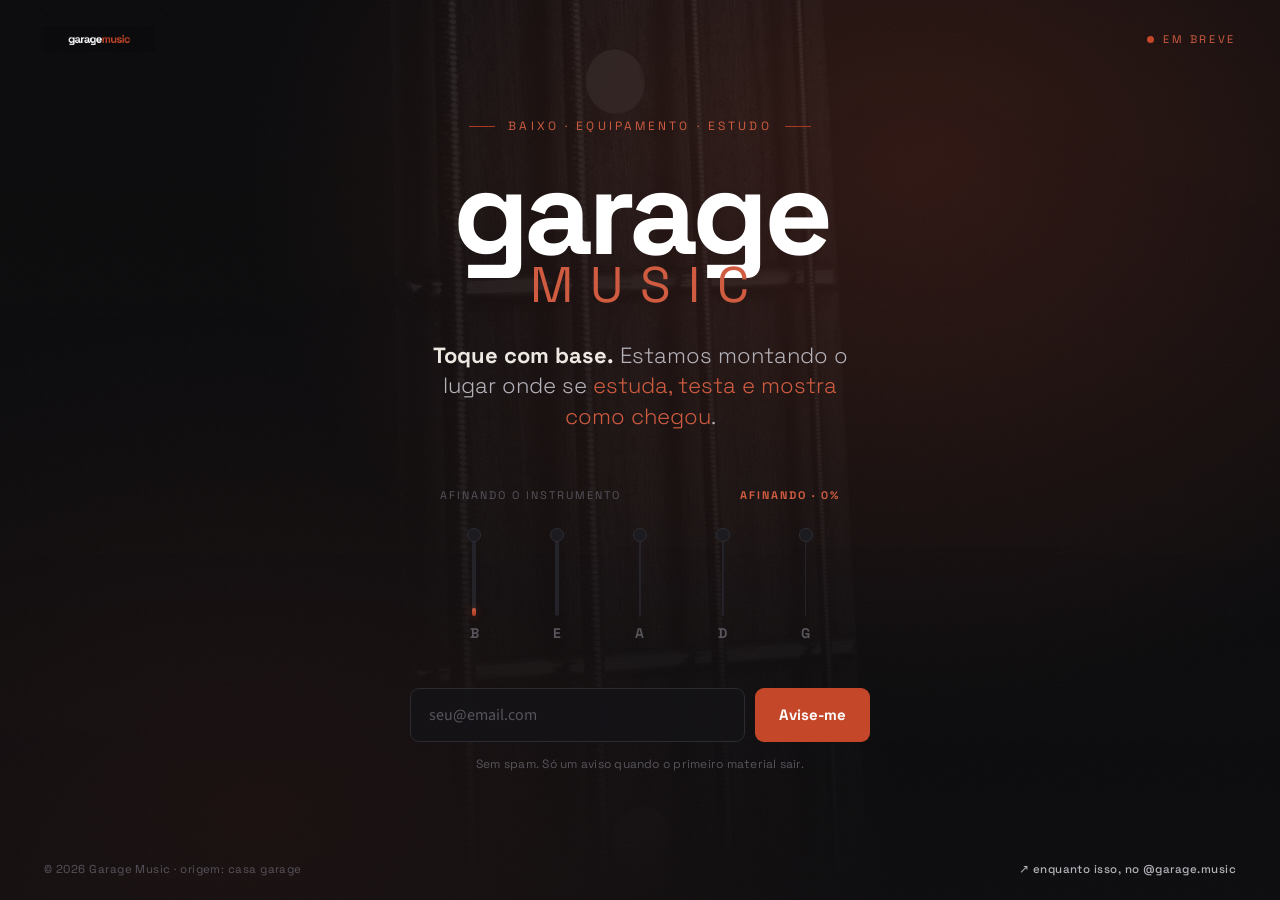
==== index.html @ 2ac3bbd0 "Publica página em breve da Garage Music Coming soon single-file autocontido, CNAME para garagemusic." ====
<!DOCTYPE html><html lang="pt-BR"><head><meta charset="utf-8">
<meta name="viewport" content="width=device-width,initial-scale=1">
<title>Garage Music — em breve</title>
<style>@font-face{font-family:'Space Grotesk';font-weight:300;font-style:normal;font-display:swap;src:url([data-uri]) format('woff2');}
@font-face{font-family:'Space Grotesk';font-weight:400;font-style:normal;font-display:swap;src:url([data-uri]) format('woff2');}
@font-face{font-family:'Space Grotesk';font-weight:500;font-style:normal;font-display:swap;src:url([data-uri]) format('woff2');}
@font-face{font-family:'Space Grotesk';font-weight:700;font-style:normal;font-display:swap;src:url([data-uri]) format('woff2');}
@font-face{font-family:'Source Sans 3';font-weight:300;font-style:normal;font-display:swap;src:url([data-uri]) format('woff2');}
@font-face{font-family:'Source Sans 3';font-weight:400;font-style:normal;font-display:swap;src:url([data-uri]) format('woff2');}
@font-face{font-family:'Source Sans 3';font-weight:600;font-style:normal;font-display:swap;src:url([data-uri]) format('woff2');}
@font-face{font-family:'Source Sans 3';font-weight:700;font-style:normal;font-display:swap;src:url([data-uri]) format('woff2');}</style><style>
:root{
  --preto:#000;--tinta:#0B0B0D;--tinta2:#141317;--tinta3:#1c1b20;--grafite2:#57545C;
  --rust:#C4472A;--rust2:#CF5C40;--rust3:#DB8069;--rust-d:#A83A22;--aco:#6E6A74;
  --areia:#F2E3D6;--osso:#EDE8E1;--c2:#8A8790;--c3:#B5B2BA;
}
*{box-sizing:border-box;margin:0;padding:0}
html,body{height:100%}
body{background:var(--tinta);color:var(--osso);font-family:'Source Sans 3',system-ui,sans-serif;
  -webkit-font-smoothing:antialiased;overflow:hidden;position:relative}
.sg{font-family:'Space Grotesk'}
a{color:inherit;text-decoration:none}
img{display:block;max-width:100%}

/* atmosfera de fundo */
.bg{position:fixed;inset:0;z-index:0}
.bg img{width:100%;height:100%;object-fit:cover;opacity:.20;filter:grayscale(1) contrast(1.12)}
.bg::after{content:'';position:absolute;inset:0;
  background:radial-gradient(ellipse at 72% 18%,rgba(196,71,42,.20),transparent 52%),
  radial-gradient(ellipse at 20% 90%,rgba(196,71,42,.08),transparent 45%),
  linear-gradient(180deg,rgba(11,11,13,.55),rgba(11,11,13,.72) 55%,var(--tinta))}
/* grão sutil */
.grain{position:fixed;inset:0;z-index:1;opacity:.04;pointer-events:none;
  background-image:url("data:image/svg+xml,%3Csvg xmlns='http://www.w3.org/2000/svg' width='120' height='120'%3E%3Cfilter id='n'%3E%3CfeTurbulence type='fractalNoise' baseFrequency='.9' numOctaves='2'/%3E%3C/filter%3E%3Crect width='100%25' height='100%25' filter='url(%23n)'/%3E%3C/svg%3E")}

/* topo */
.topbar{position:fixed;top:0;left:0;right:0;z-index:10;padding:26px 44px;
  display:flex;align-items:center;justify-content:space-between}
.topbar .mark img{height:26px}
.topbar .soon{font-family:'Space Grotesk';font-size:11px;letter-spacing:.24em;text-transform:uppercase;
  color:var(--rust2);display:flex;align-items:center;gap:9px}
.topbar .soon .pulse{width:7px;height:7px;border-radius:50%;background:var(--rust);
  box-shadow:0 0 0 0 rgba(196,71,42,.6);animation:pulse 2.2s infinite}
@keyframes pulse{0%{box-shadow:0 0 0 0 rgba(196,71,42,.55)}70%{box-shadow:0 0 0 12px rgba(196,71,42,0)}100%{box-shadow:0 0 0 0 rgba(196,71,42,0)}}
@media(max-width:640px){.topbar{padding:20px}}

/* centro */
.wrap{position:relative;z-index:5;min-height:100%;display:flex;flex-direction:column;
  align-items:center;justify-content:center;text-align:center;padding:110px 28px 120px}
.eyebrow{font-family:'Space Grotesk';font-size:12px;letter-spacing:.26em;text-transform:uppercase;
  color:var(--rust2);margin-bottom:30px;display:flex;align-items:center;gap:13px;
  opacity:0;transform:translateY(16px);animation:up .8s .1s forwards}
.eyebrow::before,.eyebrow::after{content:'';width:26px;height:1px;background:var(--rust-d)}

.hero-wm{margin:0 auto;line-height:.82;
  opacity:0;transform:translateY(20px);animation:up .9s .25s forwards}
.hero-wm .g{display:block;font-weight:700;font-size:clamp(56px,11vw,120px);letter-spacing:-.045em;color:#fff}
.hero-wm .m{display:block;font-weight:400;font-size:clamp(24px,4.6vw,50px);letter-spacing:.34em;
  color:var(--rust2);margin-top:2px;padding-left:.34em}
.tagline{font-family:'Space Grotesk';font-weight:300;font-size:clamp(17px,2.4vw,22px);color:var(--c3);
  margin-top:34px;max-width:30ch;line-height:1.4;
  opacity:0;transform:translateY(16px);animation:up .9s .45s forwards}
.tagline b{font-weight:700;color:var(--osso)}
.tagline em{font-style:normal;color:var(--rust2)}

/* ===== ASSINATURA: o afinador ===== */
.tuner{margin:56px auto 0;width:min(400px,84vw);
  opacity:0;transform:translateY(16px);animation:up .9s .65s forwards}
.tuner-lab{font-family:'Space Grotesk';font-size:11px;letter-spacing:.18em;text-transform:uppercase;
  color:var(--grafite2);margin-bottom:20px;display:flex;justify-content:space-between;align-items:center}
.tuner-lab .pct{color:var(--rust2);font-weight:600}
.strings{display:flex;gap:14px;align-items:flex-end;justify-content:center;height:120px}
.str{flex:1;position:relative;height:100%;display:flex;flex-direction:column;
  justify-content:flex-end;align-items:center}
/* trilho da corda (a corda "apagada") */
.str .rail{position:absolute;bottom:26px;top:14px;width:2px;background:#242329;border-radius:2px}
/* espessura por corda: B grave mais grossa -> G aguda mais fina */
.str:nth-child(1) .rail{width:4px} .str:nth-child(2) .rail{width:3.4px}
.str:nth-child(3) .rail{width:2.8px} .str:nth-child(4) .rail{width:2.2px}
.str:nth-child(5) .rail{width:1.6px}
/* corda afinada: preenche de baixo pra cima em rust */
.str .lit{position:absolute;bottom:26px;width:inherit;background:linear-gradient(180deg,var(--rust2),var(--rust-d));
  border-radius:2px;height:0;transition:height .09s linear;box-shadow:0 0 8px rgba(196,71,42,.4)}
.str:nth-child(1) .lit{width:4px} .str:nth-child(2) .lit{width:3.4px}
.str:nth-child(3) .lit{width:2.8px} .str:nth-child(4) .lit{width:2.2px}
.str:nth-child(5) .lit{width:1.6px}
/* tarraxa/ponto no topo */
.str .peg{position:absolute;top:6px;width:14px;height:14px;border-radius:50%;
  background:var(--tinta3);border:1.5px solid #2f2e35;transition:.3s;z-index:2}
.str.tuned .peg{background:var(--rust);border-color:var(--rust);box-shadow:0 0 10px rgba(196,71,42,.5)}
.str .note{position:absolute;bottom:0;font-family:'Space Grotesk';font-weight:700;font-size:14px;
  color:var(--grafite2);transition:color .3s}
.str.tuned .note{color:var(--rust2)}

/* form */
.capture{margin:46px auto 0;width:min(460px,90vw);
  opacity:0;transform:translateY(16px);animation:up .9s .85s forwards}
.capture form{display:flex;gap:10px}
.capture input{flex:1;background:rgba(20,19,23,.85);border:1px solid #2c2b31;border-radius:9px;
  padding:15px 18px;color:#fff;font-family:'Source Sans 3';font-size:16px;backdrop-filter:blur(6px)}
.capture input:focus{outline:none;border-color:var(--rust)}
.capture input::placeholder{color:var(--grafite2)}
.btn{font-family:'Space Grotesk';font-weight:600;font-size:15px;padding:15px 24px;border-radius:9px;
  border:none;cursor:pointer;background:var(--rust);color:#fff;transition:.18s;white-space:nowrap}
.btn:hover{background:var(--rust2);transform:translateY(-2px)}
.capture .micro{font-family:'Space Grotesk';font-size:12px;color:var(--grafite2);margin-top:14px;letter-spacing:.02em}
.capture .ok{font-family:'Space Grotesk';font-weight:500;color:var(--rust2);padding:15px 0;font-size:15px}

/* rodapé */
.foot{position:fixed;bottom:0;left:0;right:0;z-index:10;padding:24px 44px;
  display:flex;align-items:center;justify-content:space-between;
  font-family:'Space Grotesk';font-size:11.5px;color:var(--grafite2);letter-spacing:.04em}
.foot a{color:var(--c3);transition:.15s;display:inline-flex;align-items:center;gap:7px}
.foot a:hover{color:var(--rust2)}
.foot .ig{font-weight:500}
@media(max-width:640px){.foot{padding:18px 20px;font-size:10.5px}.foot .origin{display:none}}

@keyframes up{to{opacity:1;transform:none}}
@media(prefers-reduced-motion:reduce){*{animation:none!important}.eyebrow,.hero-wm,.tagline,.tuner,.capture{opacity:1;transform:none}}
</style></head><body>

<div class="bg"><img src="[data-uri]" alt=""></div>
<div class="grain"></div>

<div class="topbar">
  <div class="mark"><img src="[data-uri]" alt="garage music"></div>
  <div class="soon"><span class="pulse"></span>Em breve</div>
</div>

<div class="wrap">
  <div class="eyebrow">Baixo · equipamento · estudo</div>
  <h1 class="hero-wm sg"><span class="g">garage</span><span class="m">MUSIC</span></h1>
  <p class="tagline"><b>Toque com base.</b> Estamos montando o lugar onde se
  <em>estuda, testa e mostra como chegou</em>.</p>

  <div class="tuner">
    <div class="tuner-lab"><span>Afinando o instrumento</span><span class="pct">afinando · 0%</span></div>
    <div class="strings">
      <div class="str"><span class="peg"></span><span class="rail"></span><span class="lit"></span><span class="note">B</span></div>
      <div class="str"><span class="peg"></span><span class="rail"></span><span class="lit"></span><span class="note">E</span></div>
      <div class="str"><span class="peg"></span><span class="rail"></span><span class="lit"></span><span class="note">A</span></div>
      <div class="str"><span class="peg"></span><span class="rail"></span><span class="lit"></span><span class="note">D</span></div>
      <div class="str"><span class="peg"></span><span class="rail"></span><span class="lit"></span><span class="note">G</span></div>
    </div>
  </div>

  <div class="capture">
    <form onsubmit="return submit(event)">
      <input type="email" placeholder="seu@email.com" aria-label="Seu e-mail">
      <button class="btn" type="submit">Avise-me</button>
    </form>
    <div class="micro">Sem spam. Só um aviso quando o primeiro material sair.</div>
  </div>
</div>

<div class="foot">
  <span class="origin">© 2026 Garage Music · origem: casa garage</span>
  <a class="ig" href="#">↗ enquanto isso, no @garage.music</a>
</div>

<script>
// afinador: cada corda 'afina' ate 100%, com leve variacao. B-E-A-D-G.
const strings=[...document.querySelectorAll('.str')];
// cada corda afina ate 100% da propria altura de trilho
const railTop=14, railBottom=26; // px do container (height 120)
const fullH = 120 - railTop - railBottom; // altura disponivel do trilho
let tunedCount=0;
const pctEl=document.querySelector('.pct');
strings.forEach((s,i)=>{
  const lit=s.querySelector('.lit');
  let cur=0; const tgt=fullH; // afina 100%
  setTimeout(()=>{
    const iv=setInterval(()=>{
      cur+=Math.random()*5+2.5;
      if(cur>=tgt){cur=tgt;clearInterval(iv);s.classList.add('tuned');tunedCount++;updatePct()}
      lit.style.height=cur+'px';
    },50);
  }, 1000+i*300);
});
function updatePct(){
  const p=Math.round(tunedCount/strings.length*100);
  pctEl.textContent = p<100 ? 'afinando · '+p+'%' : 'afinado · pronto';
}

function submit(e){e.preventDefault();const f=e.target,i=f.querySelector('input');
  if(i&&i.value.includes('@')){f.innerHTML='<div class="ok">✓ Feito. Você vai ser o primeiro a saber quando abrir.</div>'}
  else if(i){i.style.borderColor='#C4472A';i.focus()}
  return false}
</script>
</body></html>
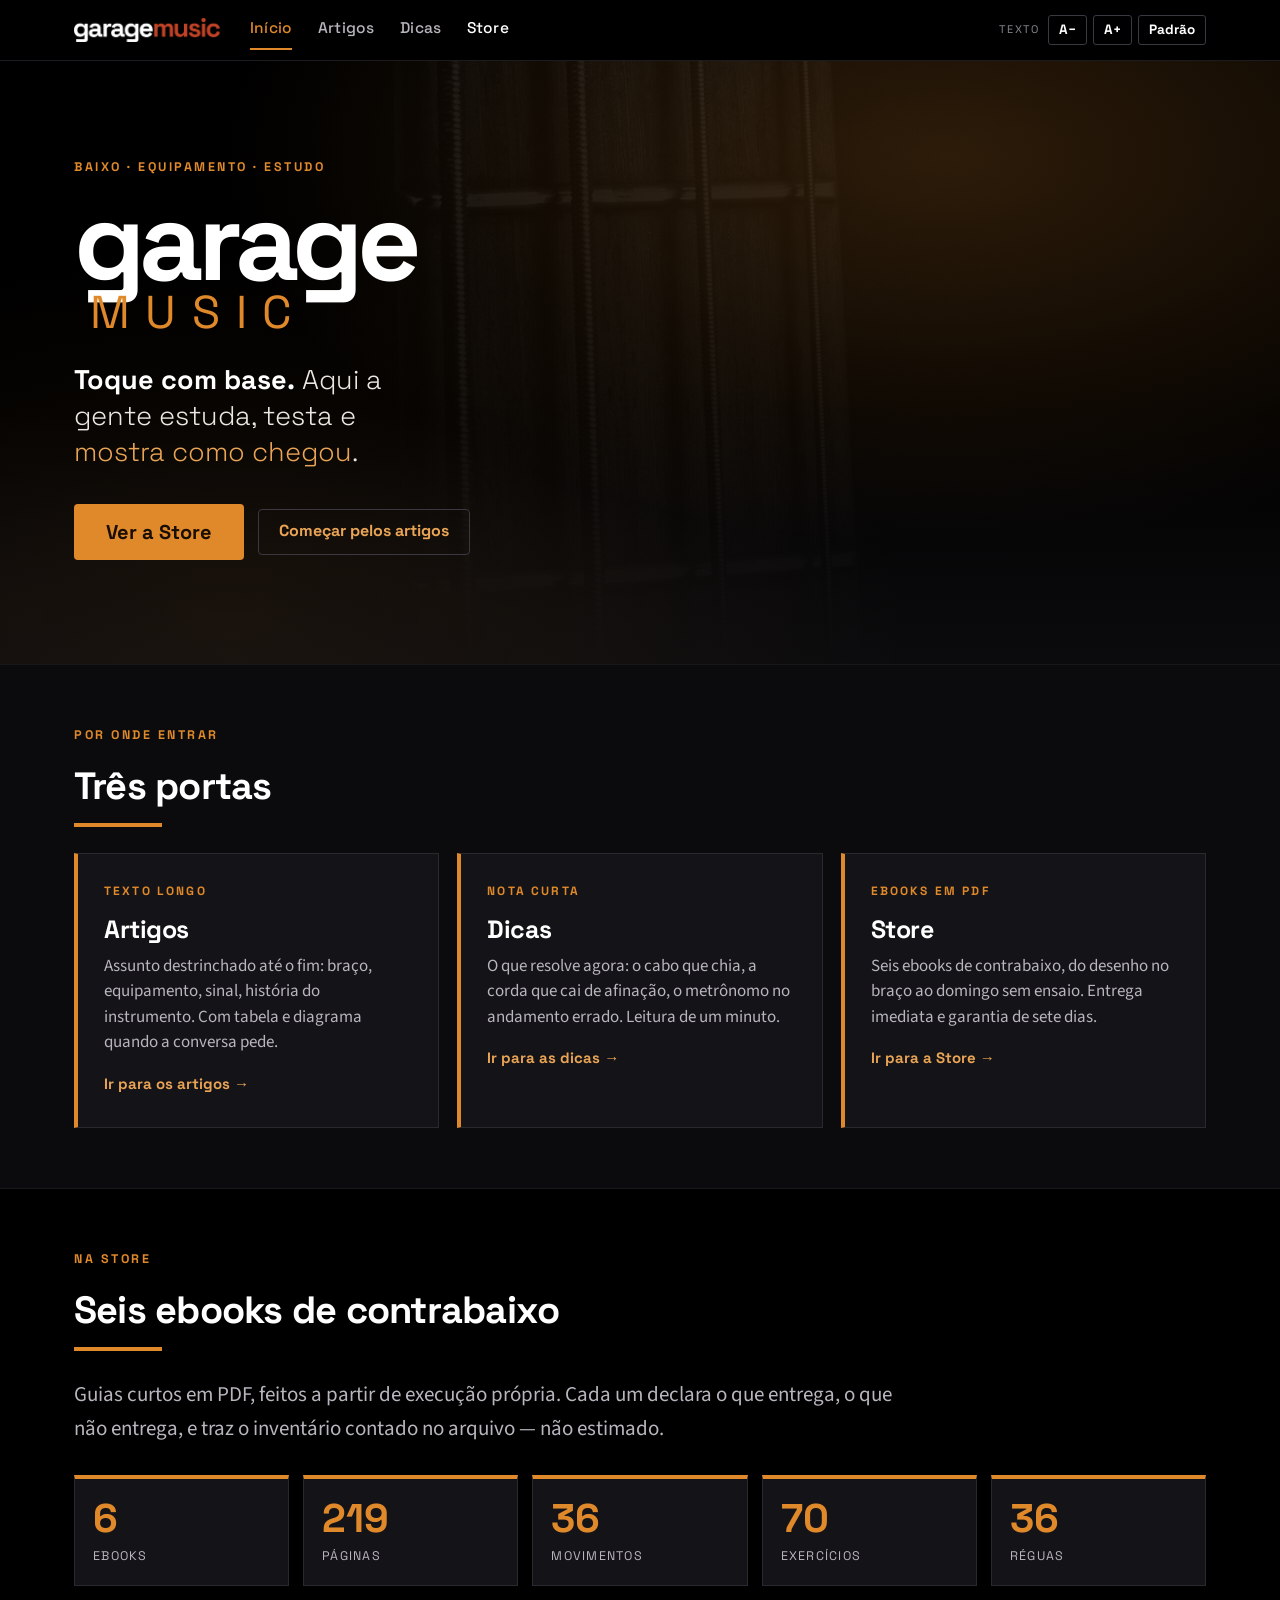
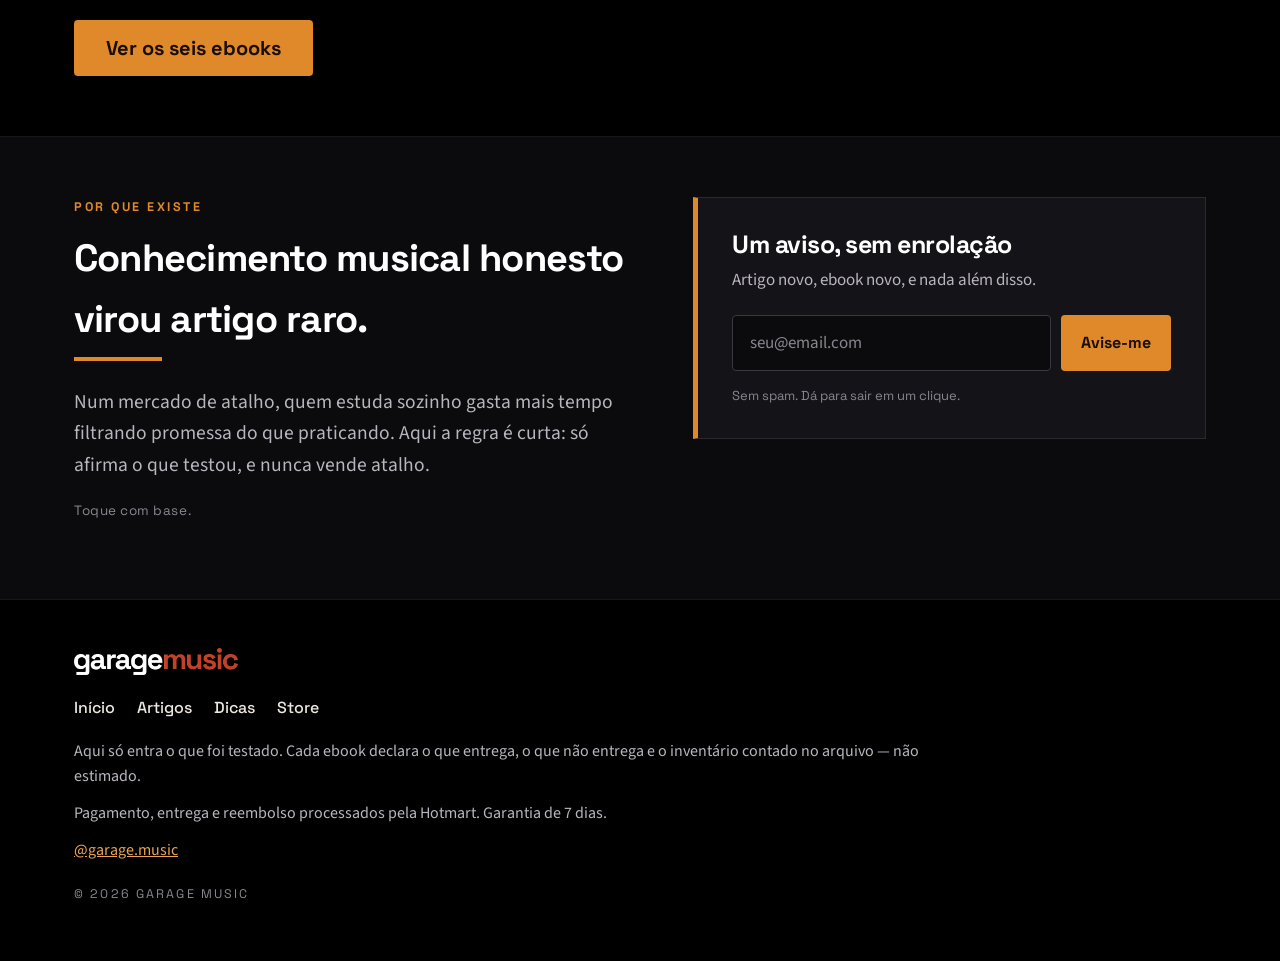
==== commit c5949d67: "Publica a nova versão do site da Garage Music Substitui a página "em breve" pelo site completo, gera" ====
--- a/index.html
+++ b/index.html
@@ -1,190 +1,120 @@
-<!DOCTYPE html><html lang="pt-BR"><head><meta charset="utf-8">
-<meta name="viewport" content="width=device-width,initial-scale=1">
-<title>Garage Music — em breve</title>
-<style>@font-face{font-family:'Space Grotesk';font-weight:300;font-style:normal;font-display:swap;src:url([data-uri]) format('woff2');}
-@font-face{font-family:'Space Grotesk';font-weight:400;font-style:normal;font-display:swap;src:url([data-uri]) format('woff2');}
-@font-face{font-family:'Space Grotesk';font-weight:500;font-style:normal;font-display:swap;src:url([data-uri]) format('woff2');}
-@font-face{font-family:'Space Grotesk';font-weight:700;font-style:normal;font-display:swap;src:url([data-uri]) format('woff2');}
-@font-face{font-family:'Source Sans 3';font-weight:300;font-style:normal;font-display:swap;src:url([data-uri]) format('woff2');}
-@font-face{font-family:'Source Sans 3';font-weight:400;font-style:normal;font-display:swap;src:url([data-uri]) format('woff2');}
-@font-face{font-family:'Source Sans 3';font-weight:600;font-style:normal;font-display:swap;src:url([data-uri]) format('woff2');}
-@font-face{font-family:'Source Sans 3';font-weight:700;font-style:normal;font-display:swap;src:url([data-uri]) format('woff2');}</style><style>
-:root{
-  --preto:#000;--tinta:#0B0B0D;--tinta2:#141317;--tinta3:#1c1b20;--grafite2:#57545C;
-  --rust:#C4472A;--rust2:#CF5C40;--rust3:#DB8069;--rust-d:#A83A22;--aco:#6E6A74;
-  --areia:#F2E3D6;--osso:#EDE8E1;--c2:#8A8790;--c3:#B5B2BA;
-}
-*{box-sizing:border-box;margin:0;padding:0}
-html,body{height:100%}
-body{background:var(--tinta);color:var(--osso);font-family:'Source Sans 3',system-ui,sans-serif;
-  -webkit-font-smoothing:antialiased;overflow:hidden;position:relative}
-.sg{font-family:'Space Grotesk'}
-a{color:inherit;text-decoration:none}
-img{display:block;max-width:100%}
-
-/* atmosfera de fundo */
-.bg{position:fixed;inset:0;z-index:0}
-.bg img{width:100%;height:100%;object-fit:cover;opacity:.20;filter:grayscale(1) contrast(1.12)}
-.bg::after{content:'';position:absolute;inset:0;
-  background:radial-gradient(ellipse at 72% 18%,rgba(196,71,42,.20),transparent 52%),
-  radial-gradient(ellipse at 20% 90%,rgba(196,71,42,.08),transparent 45%),
-  linear-gradient(180deg,rgba(11,11,13,.55),rgba(11,11,13,.72) 55%,var(--tinta))}
-/* grão sutil */
-.grain{position:fixed;inset:0;z-index:1;opacity:.04;pointer-events:none;
-  background-image:url("data:image/svg+xml,%3Csvg xmlns='http://www.w3.org/2000/svg' width='120' height='120'%3E%3Cfilter id='n'%3E%3CfeTurbulence type='fractalNoise' baseFrequency='.9' numOctaves='2'/%3E%3C/filter%3E%3Crect width='100%25' height='100%25' filter='url(%23n)'/%3E%3C/svg%3E")}
-
-/* topo */
-.topbar{position:fixed;top:0;left:0;right:0;z-index:10;padding:26px 44px;
-  display:flex;align-items:center;justify-content:space-between}
-.topbar .mark img{height:26px}
-.topbar .soon{font-family:'Space Grotesk';font-size:11px;letter-spacing:.24em;text-transform:uppercase;
-  color:var(--rust2);display:flex;align-items:center;gap:9px}
-.topbar .soon .pulse{width:7px;height:7px;border-radius:50%;background:var(--rust);
-  box-shadow:0 0 0 0 rgba(196,71,42,.6);animation:pulse 2.2s infinite}
-@keyframes pulse{0%{box-shadow:0 0 0 0 rgba(196,71,42,.55)}70%{box-shadow:0 0 0 12px rgba(196,71,42,0)}100%{box-shadow:0 0 0 0 rgba(196,71,42,0)}}
-@media(max-width:640px){.topbar{padding:20px}}
-
-/* centro */
-.wrap{position:relative;z-index:5;min-height:100%;display:flex;flex-direction:column;
-  align-items:center;justify-content:center;text-align:center;padding:110px 28px 120px}
-.eyebrow{font-family:'Space Grotesk';font-size:12px;letter-spacing:.26em;text-transform:uppercase;
-  color:var(--rust2);margin-bottom:30px;display:flex;align-items:center;gap:13px;
-  opacity:0;transform:translateY(16px);animation:up .8s .1s forwards}
-.eyebrow::before,.eyebrow::after{content:'';width:26px;height:1px;background:var(--rust-d)}
-
-.hero-wm{margin:0 auto;line-height:.82;
-  opacity:0;transform:translateY(20px);animation:up .9s .25s forwards}
-.hero-wm .g{display:block;font-weight:700;font-size:clamp(56px,11vw,120px);letter-spacing:-.045em;color:#fff}
-.hero-wm .m{display:block;font-weight:400;font-size:clamp(24px,4.6vw,50px);letter-spacing:.34em;
-  color:var(--rust2);margin-top:2px;padding-left:.34em}
-.tagline{font-family:'Space Grotesk';font-weight:300;font-size:clamp(17px,2.4vw,22px);color:var(--c3);
-  margin-top:34px;max-width:30ch;line-height:1.4;
-  opacity:0;transform:translateY(16px);animation:up .9s .45s forwards}
-.tagline b{font-weight:700;color:var(--osso)}
-.tagline em{font-style:normal;color:var(--rust2)}
-
-/* ===== ASSINATURA: o afinador ===== */
-.tuner{margin:56px auto 0;width:min(400px,84vw);
-  opacity:0;transform:translateY(16px);animation:up .9s .65s forwards}
-.tuner-lab{font-family:'Space Grotesk';font-size:11px;letter-spacing:.18em;text-transform:uppercase;
-  color:var(--grafite2);margin-bottom:20px;display:flex;justify-content:space-between;align-items:center}
-.tuner-lab .pct{color:var(--rust2);font-weight:600}
-.strings{display:flex;gap:14px;align-items:flex-end;justify-content:center;height:120px}
-.str{flex:1;position:relative;height:100%;display:flex;flex-direction:column;
-  justify-content:flex-end;align-items:center}
-/* trilho da corda (a corda "apagada") */
-.str .rail{position:absolute;bottom:26px;top:14px;width:2px;background:#242329;border-radius:2px}
-/* espessura por corda: B grave mais grossa -> G aguda mais fina */
-.str:nth-child(1) .rail{width:4px} .str:nth-child(2) .rail{width:3.4px}
-.str:nth-child(3) .rail{width:2.8px} .str:nth-child(4) .rail{width:2.2px}
-.str:nth-child(5) .rail{width:1.6px}
-/* corda afinada: preenche de baixo pra cima em rust */
-.str .lit{position:absolute;bottom:26px;width:inherit;background:linear-gradient(180deg,var(--rust2),var(--rust-d));
-  border-radius:2px;height:0;transition:height .09s linear;box-shadow:0 0 8px rgba(196,71,42,.4)}
-.str:nth-child(1) .lit{width:4px} .str:nth-child(2) .lit{width:3.4px}
-.str:nth-child(3) .lit{width:2.8px} .str:nth-child(4) .lit{width:2.2px}
-.str:nth-child(5) .lit{width:1.6px}
-/* tarraxa/ponto no topo */
-.str .peg{position:absolute;top:6px;width:14px;height:14px;border-radius:50%;
-  background:var(--tinta3);border:1.5px solid #2f2e35;transition:.3s;z-index:2}
-.str.tuned .peg{background:var(--rust);border-color:var(--rust);box-shadow:0 0 10px rgba(196,71,42,.5)}
-.str .note{position:absolute;bottom:0;font-family:'Space Grotesk';font-weight:700;font-size:14px;
-  color:var(--grafite2);transition:color .3s}
-.str.tuned .note{color:var(--rust2)}
-
-/* form */
-.capture{margin:46px auto 0;width:min(460px,90vw);
-  opacity:0;transform:translateY(16px);animation:up .9s .85s forwards}
-.capture form{display:flex;gap:10px}
-.capture input{flex:1;background:rgba(20,19,23,.85);border:1px solid #2c2b31;border-radius:9px;
-  padding:15px 18px;color:#fff;font-family:'Source Sans 3';font-size:16px;backdrop-filter:blur(6px)}
-.capture input:focus{outline:none;border-color:var(--rust)}
-.capture input::placeholder{color:var(--grafite2)}
-.btn{font-family:'Space Grotesk';font-weight:600;font-size:15px;padding:15px 24px;border-radius:9px;
-  border:none;cursor:pointer;background:var(--rust);color:#fff;transition:.18s;white-space:nowrap}
-.btn:hover{background:var(--rust2);transform:translateY(-2px)}
-.capture .micro{font-family:'Space Grotesk';font-size:12px;color:var(--grafite2);margin-top:14px;letter-spacing:.02em}
-.capture .ok{font-family:'Space Grotesk';font-weight:500;color:var(--rust2);padding:15px 0;font-size:15px}
-
-/* rodapé */
-.foot{position:fixed;bottom:0;left:0;right:0;z-index:10;padding:24px 44px;
-  display:flex;align-items:center;justify-content:space-between;
-  font-family:'Space Grotesk';font-size:11.5px;color:var(--grafite2);letter-spacing:.04em}
-.foot a{color:var(--c3);transition:.15s;display:inline-flex;align-items:center;gap:7px}
-.foot a:hover{color:var(--rust2)}
-.foot .ig{font-weight:500}
-@media(max-width:640px){.foot{padding:18px 20px;font-size:10.5px}.foot .origin{display:none}}
-
-@keyframes up{to{opacity:1;transform:none}}
-@media(prefers-reduced-motion:reduce){*{animation:none!important}.eyebrow,.hero-wm,.tagline,.tuner,.capture{opacity:1;transform:none}}
-</style></head><body>
-
-<div class="bg"><img src="[data-uri]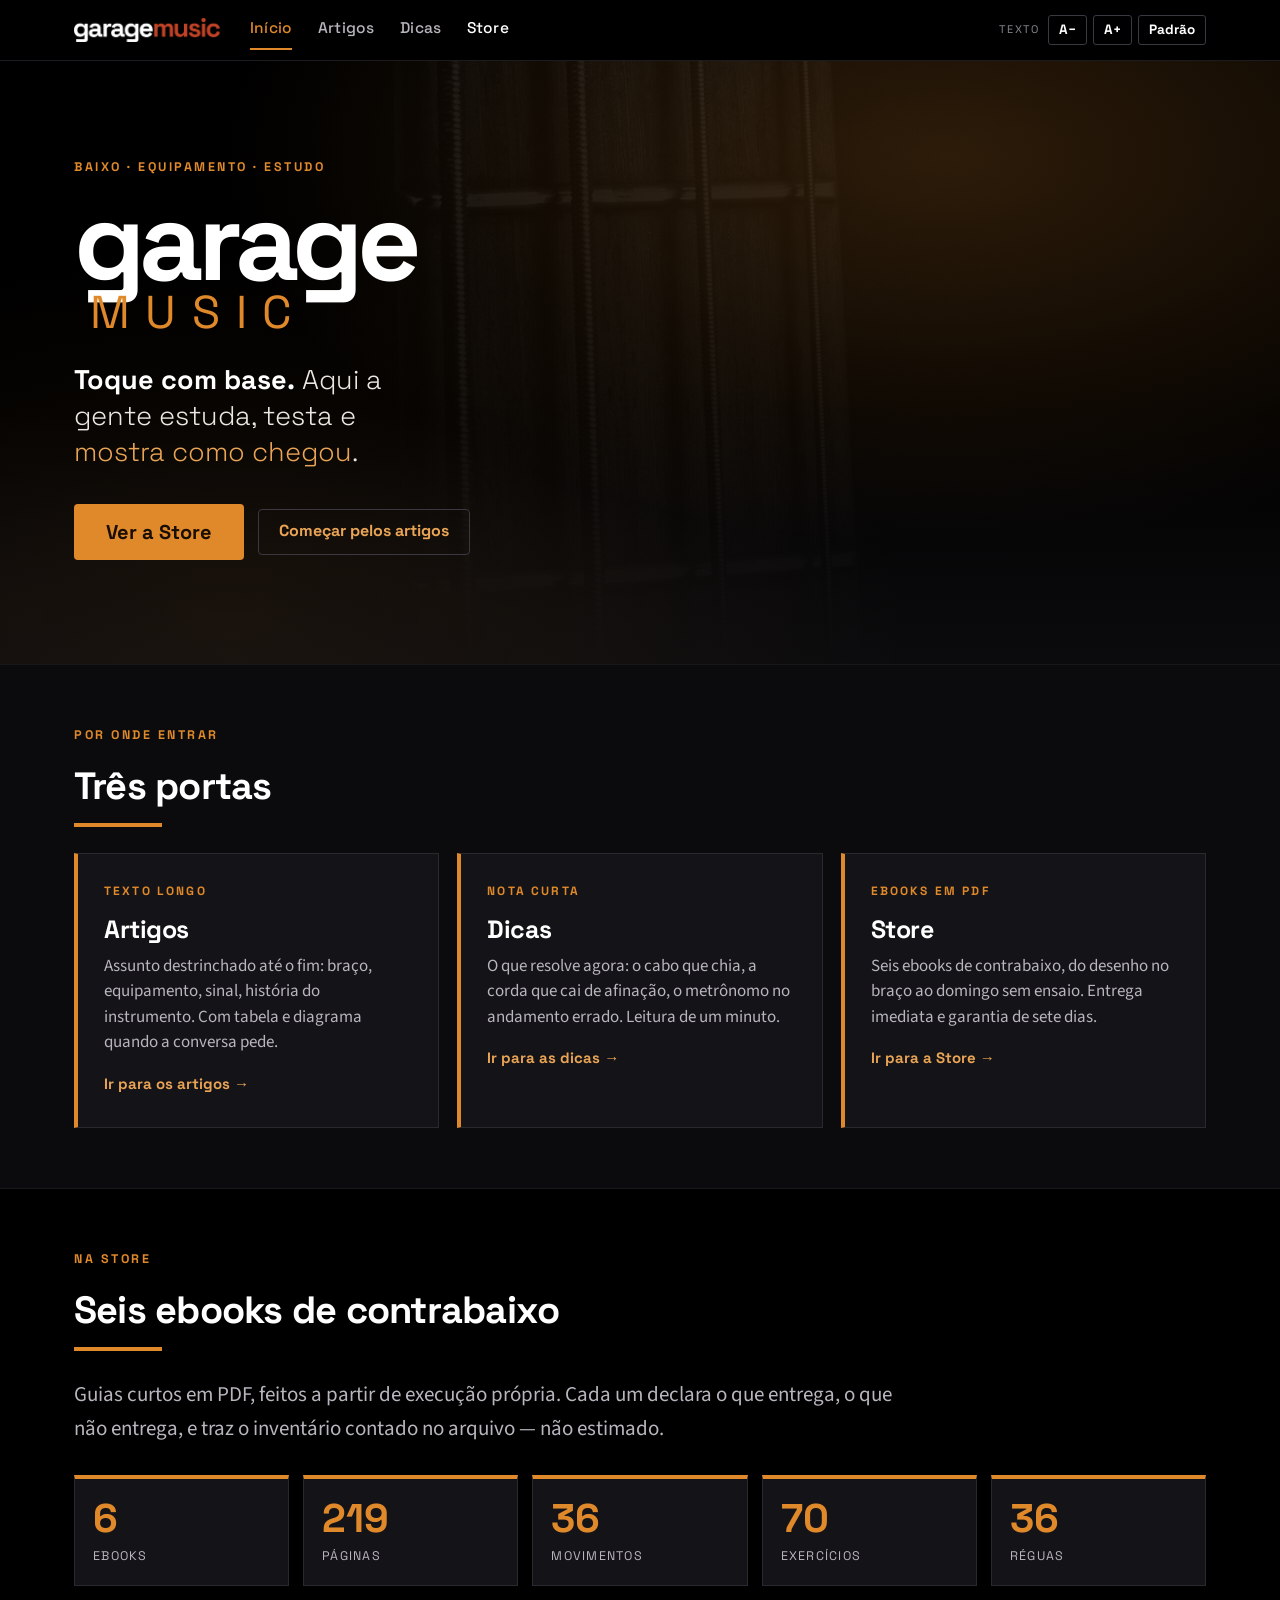
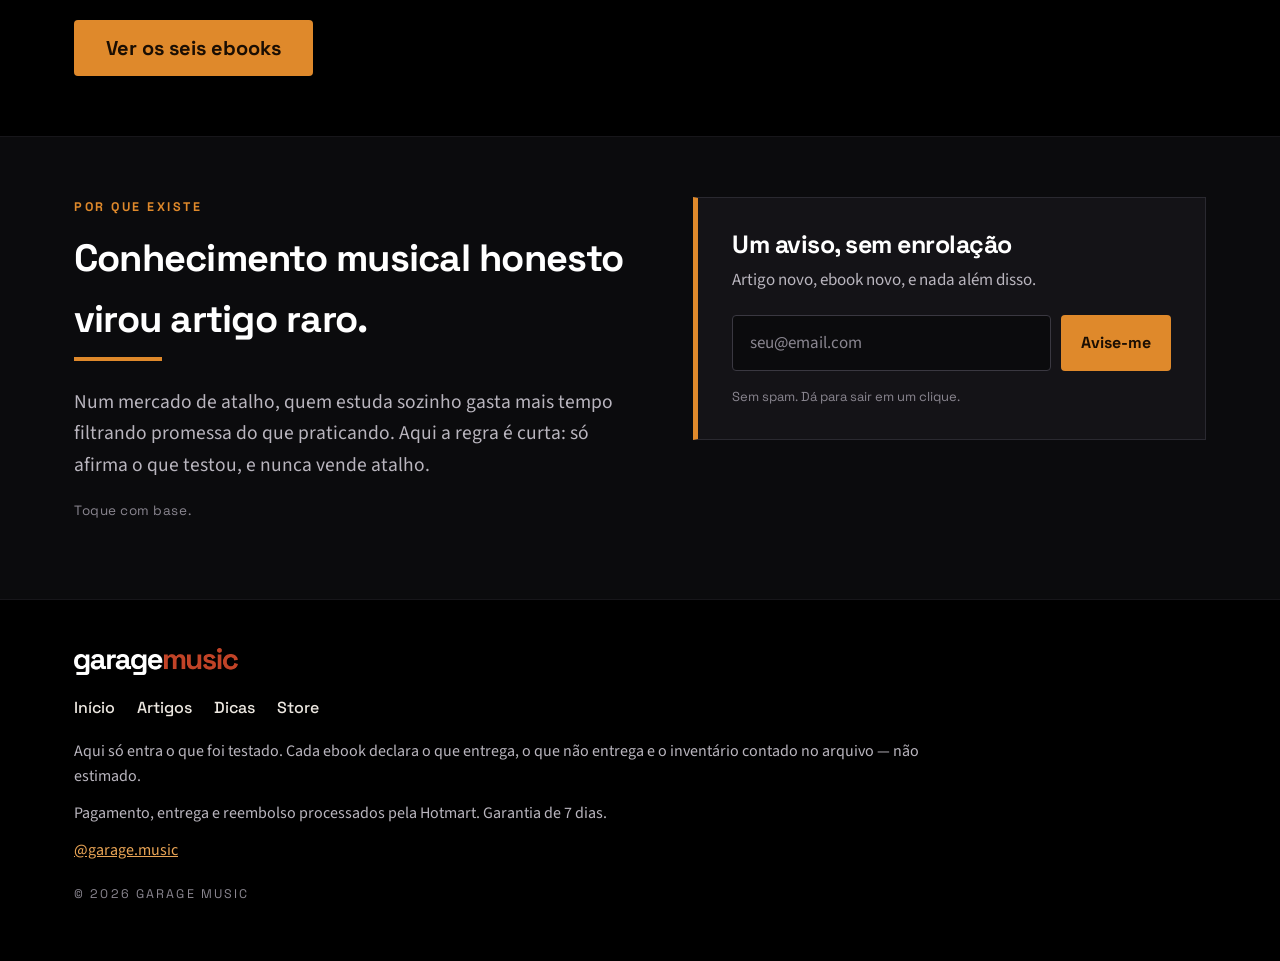
==== commit bee67468: "Liga o formulário de captura a music@garagecriativa.com.br O formulário da home fingia que enviava: " ====
--- a/index.html
+++ b/index.html
@@ -96,10 +96,13 @@
     <div class="captura">
       <h3>Um aviso, sem enrolação</h3>
       <p>Artigo novo, ebook novo, e nada além disso.</p>
-      <form id="captura">
-        <input type="email" placeholder="seu@email.com" aria-label="Seu e-mail" required>
+      <form id="captura" novalidate data-para="music@garagecriativa.com.br" data-assunto="Quero receber os avisos da Garage Music" data-endpoint="" data-extra="{}" data-ok="Feito. Você vai ser o primeiro a saber quando sair material novo." data-carta="Abri seu programa de e-mail com a mensagem pronta — é só apertar enviar. Se não abriu, escreva para music@garagecriativa.com.br." data-enviando="Enviando…" data-invalido="Confira o endereço: falta o @ ou o domínio." data-falhou="Não consegui enviar agora. Escreva para music@garagecriativa.com.br que eu coloco você na lista.">
+        <input type="email" name="email" placeholder="seu@email.com" aria-label="Seu e-mail"
+               autocomplete="email" required>
+        <label class="isca" aria-hidden="true">Não preencha<input type="text" name="site" tabindex="-1" autocomplete="off"></label>
         <button class="btn btn-s" type="submit">Avise-me</button>
       </form>
+      <p class="aviso" id="capturaAviso" role="status" aria-live="polite"></p>
       <p class="micro">Sem spam. Dá para sair em um clique.</p>
     </div>
   </div>
--- a/assets/base.css
+++ b/assets/base.css
@@ -277,6 +277,12 @@
 .captura input:focus{outline:none;border-color:var(--ambar)}
 .captura input::placeholder{color:var(--aco)}
 .captura .micro{font-family:"Space Grotesk",sans-serif;font-size:13px;color:var(--aco);margin:14px 0 0}
+.captura .isca{position:absolute;left:-9999px;width:1px;height:1px;overflow:hidden}
+.captura .aviso{font-family:"Space Grotesk",sans-serif;font-size:14px;color:var(--c2);
+  margin:12px 0 0;min-height:1px}
+.captura .aviso:empty{margin:0}
+.captura .aviso.erro{color:var(--ambar2)}
+.captura button[disabled]{opacity:.55;cursor:default}
 .captura .ok{font-family:"Space Grotesk",sans-serif;font-weight:600;color:var(--ambar2);font-size:17px;padding:14px 0}
 
 /* ---------- rodape ---------- */
